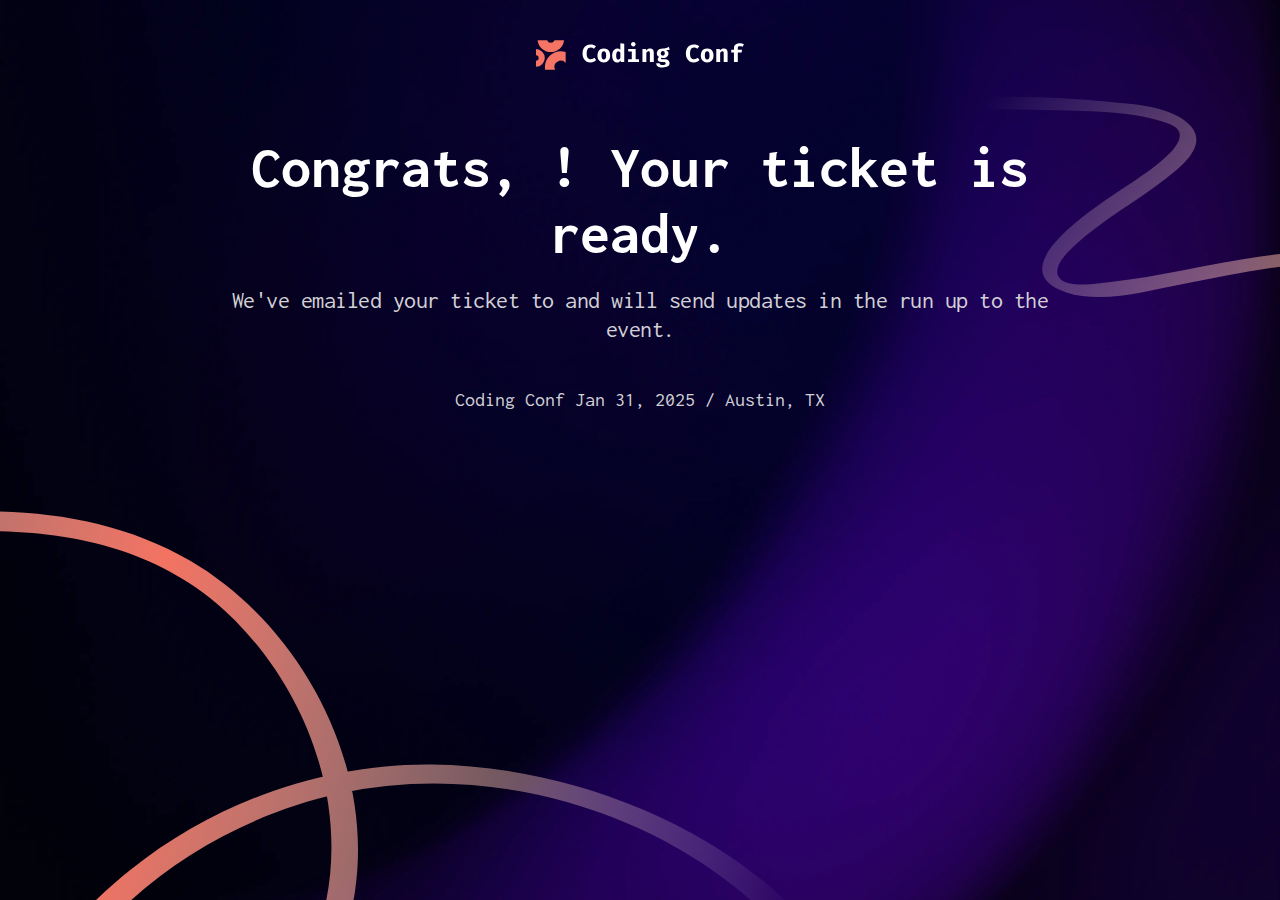
==== generated-ticket.html @ 1286f613 "Form Desktop" ====
<!DOCTYPE html>
<html lang="en">
  <head>
    <meta charset="UTF-8" />
    <meta name="viewport" content="width=device-width, initial-scale=1.0" />
    <!-- displays site properly based on user's device -->

    <link
      rel="icon"
      type="image/png"
      sizes="32x32"
      href="./assets/images/favicon-32x32.png"
    />

    <title>Frontend Mentor | Conference ticket generator</title>
    <link rel="stylesheet" href="style.css" />
  </head>
  <body>
    <header class="header">
      <figure class="header__logo">
        <img src="assets/images/logo-full.svg" alt="Logo" />
      </figure>
    </header>
    <main class="main">
      <h1 class="heading">
        Congrats,
        <!-- Full Name -->! Your ticket is ready.
      </h1>
      <p class="text">
        We've emailed your ticket to
        <!-- Email Address -->
        and will send updates in the run up to the event.
      </p>
      <div class="ticket">Coding Conf Jan 31, 2025 / Austin, TX</div>
    </main>
  </body>
</html>
---- style.css ----
@font-face {
  font-family: 'Inconsolata';
  src: url(assets/fonts/Inconsolata-VariableFont_wdth,wght.ttf);
}

:root {
  --Neutral-0: hsl(0, 0%, 100%);
  --Neutral-300: hsl(252, 6%, 83%);
  --Neutral-500: hsl(245, 15%, 58%);
  --Neutral-700: hsl(245, 19%, 35%);
  --Neutral-900: hsl(248, 70%, 10%);

  --Orange-500: hsl(7, 88%, 67%);
  --Orange-700: hsl(7, 71%, 60%);

  --Gradient: hsl(7, 86%, 67%) to hsl(0, 0%, 100%);

  
  --White-transparent: hsla(0, 0%, 100%, 8%);

  --Extrabold: 700;
  --Medium: 400;
  --Regular: 300;
}

*,
*::after,
*::before {
  margin: 0;
  padding: 0;
  box-sizing: border-box;
}

html {
  font-size: 62.5%;
}

body {
  font-family: 'Inconsolata', sans-serif;
  font-size: 2rem;
  color: var(--Neutral-300);
  background-color: var(--Neutral-900);
  background-image: url(assets/images/pattern-squiggly-line-bottom-desktop.svg), url(assets/images/pattern-squiggly-line-top.svg), url(assets/images/background-desktop.png);
  background-size:  auto, auto, cover;
  background-repeat: no-repeat;
  background-position: left bottom, right top 13%, center ;
  min-height: 100dvh;

  display: flex;
  flex-direction: column;
  align-items: center;
  padding: 4rem;
}

.header {
  margin-bottom: 6rem;
}

.main {
  max-width: 89.1rem;
  display: flex;
  flex-direction: column;
  align-items: center;
}

.heading {
  color: var(--Neutral-0);
  font-size: 6rem;
  line-height: 110%;
  letter-spacing: -.01rem;
  font-weight: var(--Extrabold);
  text-align: center;
  margin-bottom: 2rem;
}

.text {
  font-size: 2.4rem;
  font-weight: var(--Medium);
  line-height: 120%;
  letter-spacing: -0.05rem;
  text-align: center;
  margin-bottom: 4.5rem;
}

.form {
  width: 46rem;
}

.form__row {
  display: flex;
  flex-direction: column;
  margin-bottom: 2.4rem;
}

.form label {
  font-size: 2rem;
  font-weight: var(--Medium);
  color: var(--Neutral-0);
  line-height: 120%;
  letter-spacing: -0.05rem;
  margin-bottom: 1.2rem;
}

.form input {
  outline: none;
  background-color: var(--White-transparent);
  backdrop-filter: blur(5px);
  border: .1rem solid var(--Neutral-0);
  height: 5.4rem;
  border-radius: 1.2rem;
  padding: 1.6rem;
  color: var(--Neutral-0);
  font-size: 1.8rem;
  line-height: 120%;
  font-weight: var(--Regular);
  font-family: 'Inconsolata';
}

.form input::placeholder {
  color: var(--Neutral-300);
  font-size: 1.8rem;
  line-height: 120%;
  font-weight: var(--Regular);
  font-family: 'Inconsolata';
}

.button {
  height: 5.4rem;
  border-radius: 1.2rem;
  border: none;
  background-color: var(--Orange-500);
  color: var(--Neutral-900);
  display: flex;
  align-items: center;
  justify-content: center;
  width: 100%;
  font-size: 2rem;
  line-height: 100%;
  letter-spacing: -.03rem;
  font-weight: var(--Extrabold);
  cursor: pointer;
}
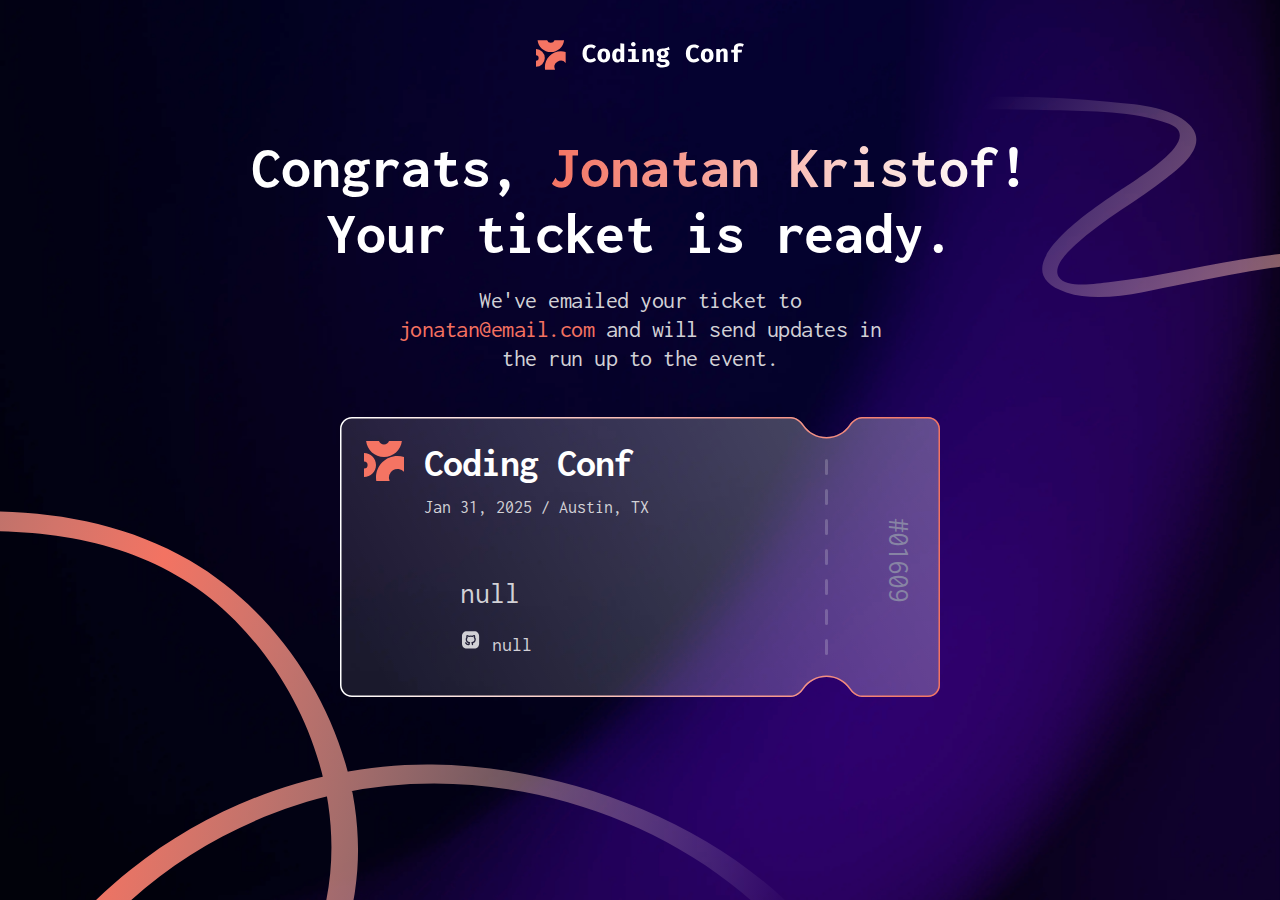
==== commit 6b4dbae2: "mobile" ====
--- a/generated-ticket.html
+++ b/generated-ticket.html
@@ -24,14 +24,36 @@
     <main class="main">
       <h1 class="heading">
         Congrats,
-        <!-- Full Name -->! Your ticket is ready.
+        <strong>Jonatan Kristof</strong>! Your ticket is ready.
       </h1>
       <p class="text">
         We've emailed your ticket to
-        <!-- Email Address -->
+        <strong>jonatan@email.com</strong>
         and will send updates in the run up to the event.
       </p>
-      <div class="ticket">Coding Conf Jan 31, 2025 / Austin, TX</div>
+      <div class="ticket">
+        <span class="ticket__id">#01609</span>
+        <div class="ticket__data">
+          <figure>
+            <img src="assets/images/logo-mark.svg" alt="" />
+          </figure>
+          <span class="ticket__heading">Coding Conf</span>
+          <span class="ticket__date">Jan 31, 2025 / Austin, TX</span>
+        </div>
+        <div class="ticket__user-data">
+          <figure>
+            <img src="assets/images/logo-mark.svg" alt="" srcset="" />
+          </figure>
+          <span class="ticket__user-heading">Name</span>
+          <span class="ticket__user-links">
+            <a href="#" target="_blank" rel="noopener noreferrer">
+              <img src="assets/images/icon-github.svg" alt="Github" />
+            </a>
+            @email
+          </span>
+        </div>
+      </div>
     </main>
+    <script src="ticket.js"></script>
   </body>
 </html>
--- a/style.css
+++ b/style.css
@@ -1,6 +1,6 @@
 @font-face {
-  font-family: 'Inconsolata';
-  src: url(assets/fonts/Inconsolata-VariableFont_wdth,wght.ttf);
+  font-family: "Inconsolata";
+  src: url(assets/fonts/Inconsolata-VariableFont_wdth_wght.ttf);
 }
 
 :root {
@@ -13,12 +13,13 @@
   --Orange-500: hsl(7, 88%, 67%);
   --Orange-700: hsl(7, 71%, 60%);
 
-  --Gradient: hsl(7, 86%, 67%) to hsl(0, 0%, 100%);
-
-  
+  --Gradient: linear-gradient(90deg, hsl(7, 86%, 67%), hsl(0, 0%, 100%));
+
   --White-transparent: hsla(0, 0%, 100%, 8%);
+  --White-transparent-hover: hsla(0, 0%, 100%, 20%);
 
   --Extrabold: 700;
+  --Bold: 700;
   --Medium: 400;
   --Regular: 300;
 }
@@ -36,20 +37,26 @@
 }
 
 body {
-  font-family: 'Inconsolata', sans-serif;
+  font-family: "Inconsolata", sans-serif;
   font-size: 2rem;
   color: var(--Neutral-300);
   background-color: var(--Neutral-900);
-  background-image: url(assets/images/pattern-squiggly-line-bottom-desktop.svg), url(assets/images/pattern-squiggly-line-top.svg), url(assets/images/background-desktop.png);
-  background-size:  auto, auto, cover;
+  background-image: url(assets/images/pattern-squiggly-line-bottom-desktop.svg),
+    url(assets/images/pattern-squiggly-line-top.svg),
+    url(assets/images/background-desktop.png);
+  background-size: auto, auto, cover;
   background-repeat: no-repeat;
-  background-position: left bottom, right top 13%, center ;
+  background-position: left bottom, right top 13%, center;
   min-height: 100dvh;
 
   display: flex;
   flex-direction: column;
   align-items: center;
   padding: 4rem;
+}
+
+.hidden {
+  display: none;
 }
 
 .header {
@@ -67,7 +74,7 @@
   color: var(--Neutral-0);
   font-size: 6rem;
   line-height: 110%;
-  letter-spacing: -.01rem;
+  letter-spacing: -0.01rem;
   font-weight: var(--Extrabold);
   text-align: center;
   margin-bottom: 2rem;
@@ -92,20 +99,26 @@
   margin-bottom: 2.4rem;
 }
 
-.form label {
+.form label,
+.form__label-file {
   font-size: 2rem;
   font-weight: var(--Medium);
   color: var(--Neutral-0);
   line-height: 120%;
   letter-spacing: -0.05rem;
   margin-bottom: 1.2rem;
+  display: inline-block;
+}
+
+.form .form__custom-file {
+  margin-bottom: 0;
 }
 
 .form input {
   outline: none;
   background-color: var(--White-transparent);
   backdrop-filter: blur(5px);
-  border: .1rem solid var(--Neutral-0);
+  border: 0.1rem solid var(--Neutral-0);
   height: 5.4rem;
   border-radius: 1.2rem;
   padding: 1.6rem;
@@ -113,7 +126,88 @@
   font-size: 1.8rem;
   line-height: 120%;
   font-weight: var(--Regular);
-  font-family: 'Inconsolata';
+  font-family: "Inconsolata";
+}
+
+.form__input-file {
+  background-color: var(--White-transparent);
+  backdrop-filter: blur(5px);
+  border: 0.1rem dashed var(--Neutral-0);
+  border-radius: 1.2rem;
+  display: flex;
+  flex-direction: column;
+  align-items: center;
+  padding: 1.9rem;
+  gap: 1.6rem;
+}
+
+.form input:hover,
+.form__input-file:hover {
+  background-color: var(--White-transparent-hover);
+}
+
+.form input:focus,
+.form input:focus ~ .form__custom-file .form__input-file,
+.button:focus {
+  outline: 1.5px solid var(--Neutral-0);
+  outline-offset: 3px;
+}
+
+.form input.error,
+.form input.error ~ .form__custom-file .form__input-file {
+  border: 0.1rem solid var(--Orange-500);
+}
+
+.form__input-file figure {
+  width: 5rem;
+  height: 5rem;
+  border-radius: 1.2rem;
+  border: 0.1rem solid var(--Neutral-700);
+  background-color: var(--White-transparent);
+  backdrop-filter: blur(24px);
+  display: flex;
+  align-items: center;
+  justify-content: center;
+}
+
+.form__preview-file {
+  width: 5rem;
+  height: 5rem;
+  border-radius: 1.2rem;
+  border: 0.1rem solid var(--Neutral-700);
+  background-size: cover;
+  background-position: center;
+}
+
+.form__buttons-file {
+  display: flex;
+  align-items: center;
+  justify-content: center;
+  gap: 0.8rem;
+}
+
+.form__buttons-file span {
+  padding: 0.4rem 0.8rem;
+  border-radius: 0.4rem;
+  background-color: var(--White-transparent);
+  backdrop-filter: blur(24px);
+  color: var(--Neutral-0);
+  font-size: 1.2rem;
+  font-weight: var(--Regular);
+  line-height: 120%;
+  letter-spacing: -0.02rem;
+  cursor: pointer;
+}
+
+.form__buttons-file span:hover {
+  text-decoration: underline;
+}
+
+.form__text-file {
+  color: var(--Neutral-300);
+  font-size: 1.8rem;
+  line-height: 120%;
+  font-weight: var(--Regular);
 }
 
 .form input::placeholder {
@@ -121,7 +215,16 @@
   font-size: 1.8rem;
   line-height: 120%;
   font-weight: var(--Regular);
-  font-family: 'Inconsolata';
+  font-family: "Inconsolata";
+}
+
+.form input[type="file"] {
+  height: 0;
+  width: 0;
+  opacity: 0;
+  margin-bottom: 0;
+  padding: 0;
+  border: none;
 }
 
 .button {
@@ -136,7 +239,152 @@
   width: 100%;
   font-size: 2rem;
   line-height: 100%;
-  letter-spacing: -.03rem;
+  letter-spacing: -0.03rem;
   font-weight: var(--Extrabold);
   cursor: pointer;
-}+}
+
+.button:hover {
+  background-color: var(--Orange-700);
+}
+
+.form__message {
+  font-size: 1.2rem;
+  line-height: 120%;
+  letter-spacing: -0.02rem;
+  font-weight: var(--Regular);
+  padding-top: 1.2rem;
+}
+
+.form__message--help {
+  color: var(--Neutral-300);
+}
+
+.form__message--error {
+  color: var(--Orange-500);
+}
+
+/* .form input.error ~ .form__message--help {
+  display: none;
+}
+
+.form input.error ~ .form__message--error {
+  display: inline-block;
+} */
+
+/* Ticket Page */
+
+.heading strong {
+  background-image: var(--Gradient);
+  background-clip: text;
+  color: transparent;
+  font-weight: inherit;
+}
+
+.text {
+  max-width: 51.4rem;
+}
+
+.text strong {
+  font-weight: inherit;
+  color: var(--Orange-500);
+}
+
+.ticket {
+  width: 60rem;
+  height: 28rem;
+  background-image: url(assets/images/pattern-ticket.svg);
+  background-size: cover;
+  padding: 2.4rem;
+
+  display: flex;
+  flex-direction: column;
+  justify-content: space-between;
+  position: relative;
+}
+
+.ticket__data {
+  display: grid;
+  grid-template-columns: min-content auto;
+  row-gap: 1.2rem;
+  column-gap: 2rem;
+}
+
+.ticket__heading {
+  font-size: 4rem;
+  font-weight: var(--Bold);
+  line-height: 110%;
+  letter-spacing: -0.1rem;
+  color: var(--Neutral-0);
+}
+
+.ticket__date {
+  font-size: 1.8rem;
+  line-height: 120%;
+  color: var(--Neutral-300);
+  grid-column: 2 / 3;
+}
+
+.ticket__id {
+  position: absolute;
+  right: 0;
+  top: 45%;
+  transform: rotateZ(90deg);
+  color: var(--Neutral-500);
+  font-size: 3rem;
+  font-weight: var(--Medium);
+  line-height: 110%;
+  letter-spacing: -0.1rem;
+}
+
+.ticket__user-data {
+  display: flex;
+  gap: 1.6rem;
+}
+
+.ticket__user-data figure {
+  width: 8rem;
+  height: 8rem;
+  background-position: center;
+  background-size: cover;
+  border-radius: 1.2rem;
+}
+
+.ticket__user-info {
+  display: flex;
+  flex-direction: column;
+  gap: 1.8rem;
+}
+
+.ticket__user-heading {
+  font-size: 3rem;
+  font-weight: var(--Medium);
+  line-height: 110%;
+  letter-spacing: -0.01rem;
+}
+
+.ticket__user-links a {
+  text-decoration: none;
+}
+
+@media screen and (max-width: 1106px) {
+  body {
+    background-size: 44rem, 30rem, auto;
+  }
+}
+
+@media screen and (max-width: 512px) {
+  html {
+    font-size: 55%;
+  }
+}
+
+@media screen and (max-width: 442px) {
+  html {
+    font-size: 45%;
+  }
+
+  body {
+    background-size: 30rem, 30rem, auto;
+  }
+}
